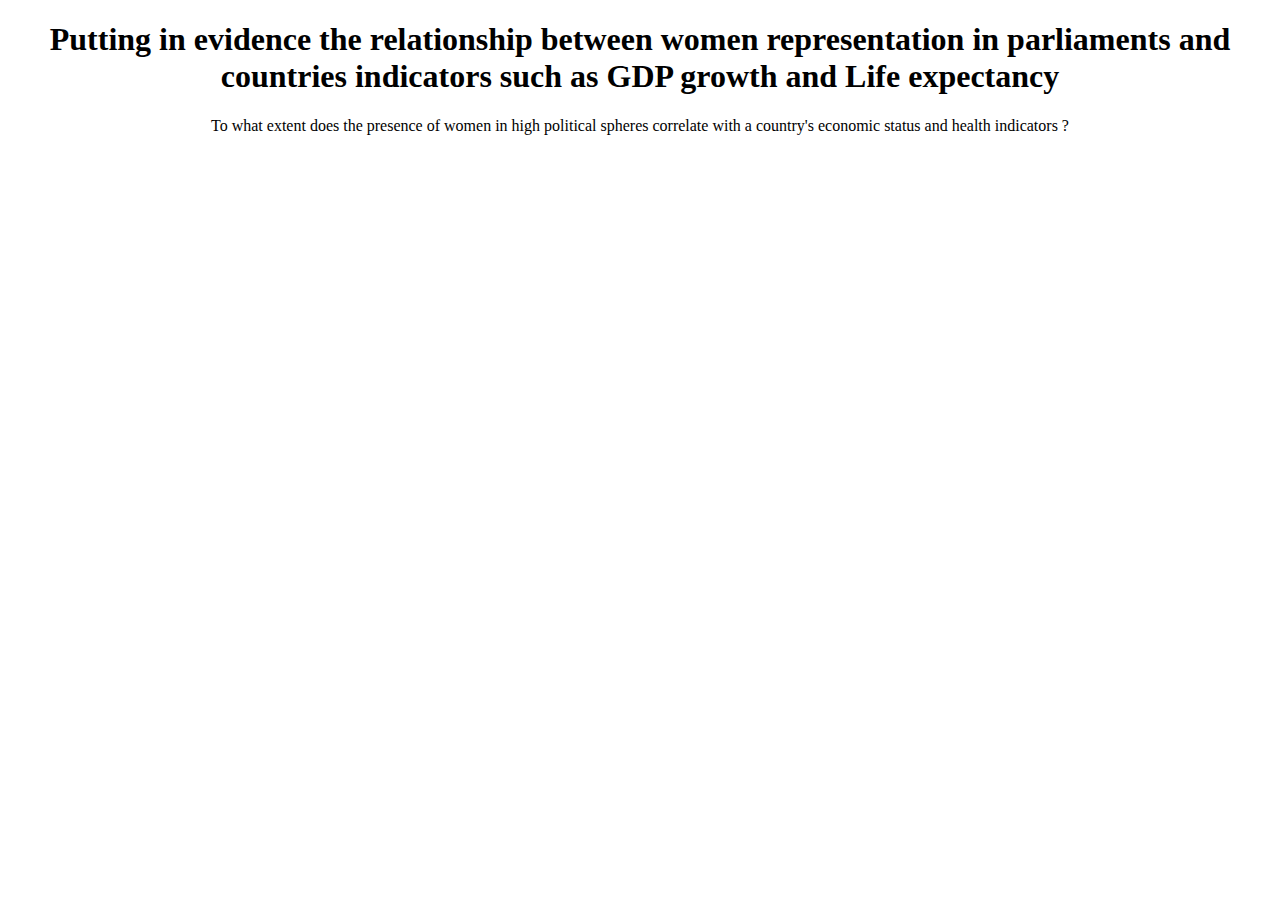
==== index.html @ 306a7aaa "Add files via upload" ====
<!DOCTYPE html>
<html lang="">

<head>
  <meta charset="utf-8">
  <meta name="viewport" content="width=device-width, initial-scale=1.0">
  <title>p5.js example</title>
  <style>
    body {
      padding: 0;
      margin: 0;
      background-color: white;
    }
  </style>
  <script src="../p5.js"></script>
  <!-- <script src="../addons/p5.sound.js"></script> -->
  <script src="sketch.js"></script>
</head>

<body>
  <main>
    <h1 style="color:Black; text-align: center;"> Putting in evidence the relationship between women representation in parliaments and countries indicators such as GDP growth and Life expectancy </h1>
    <p style="color: Black; text-align: center;">To what extent does the presence of women in high political spheres correlate
      with a country's economic status and health indicators ?
      </p>
  </main>
  </main>
</body>

</html>
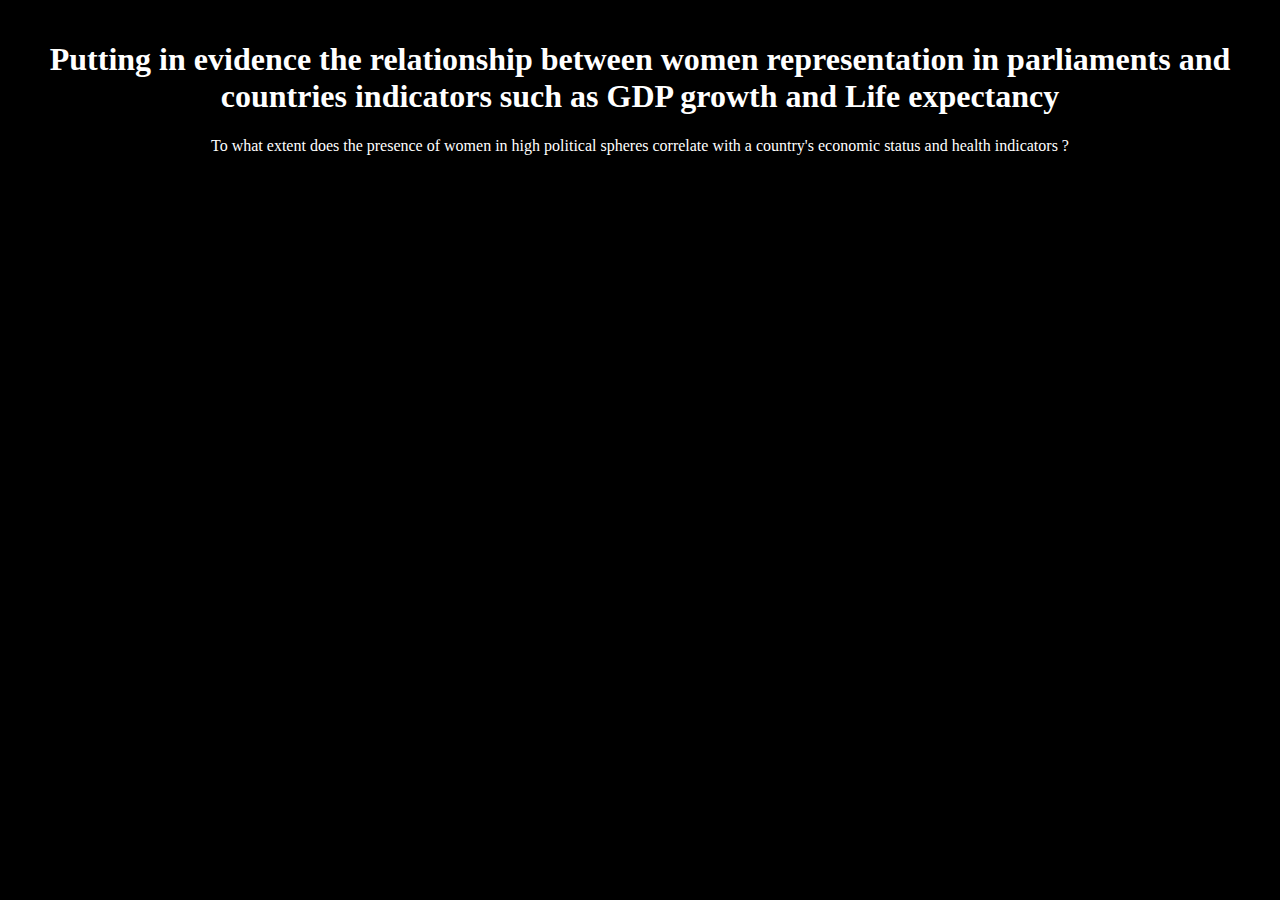
==== commit 8925fe20: "Update index.html" ====
--- a/index.html
+++ b/index.html
@@ -9,22 +9,40 @@
     body {
       padding: 0;
       margin: 0;
-      background-color: white;
+      background-color: #000; /* Black background */
+      color: #fff; /* White text for general body content */
+    }
+    
+    h1, p {
+      color: #fff;
+      text-align: center; /* Ensures text in h1 and p tags are white */
+    }
+
+    /* Example of adding a pink shade for specific elements or accents */
+    .pink-accent {
+      background-color: #ff69b4; /* Light pink color */
+      /* Additional styling for the pink shade */
+    }
+
+    /* Center content and give it some spacing */
+    main {
+      padding: 20px;
+      text-align: center;
     }
   </style>
-  <script src="../p5.js"></script>
-  <!-- <script src="../addons/p5.sound.js"></script> -->
+  <script src="p5.js"></script>
+  <!-- <script src="addons/p5.sound.js"></script> -->
   <script src="sketch.js"></script>
 </head>
 
 <body>
   <main>
-    <h1 style="color:Black; text-align: center;"> Putting in evidence the relationship between women representation in parliaments and countries indicators such as GDP growth and Life expectancy </h1>
-    <p style="color: Black; text-align: center;">To what extent does the presence of women in high political spheres correlate
+    <h1> Putting in evidence the relationship between women representation in parliaments and countries indicators such as GDP growth and Life expectancy </h1>
+    <p >To what extent does the presence of women in high political spheres correlate
       with a country's economic status and health indicators ?
       </p>
   </main>
   </main>
 </body>
 
-</html>+</html>
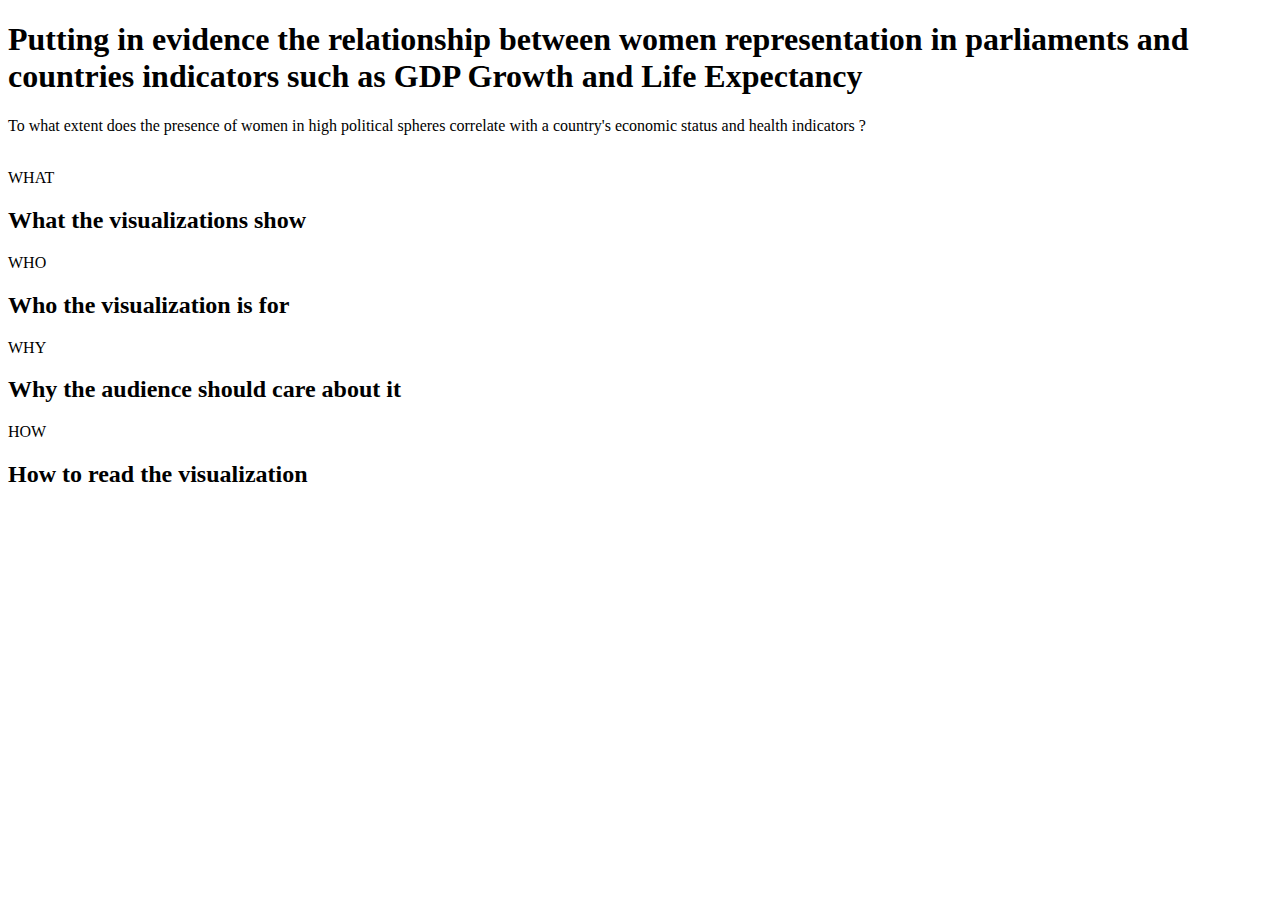
==== commit 2b7eac11: "Update index.html" ====
--- a/index.html
+++ b/index.html
@@ -2,47 +2,46 @@
 <html lang="">
 
 <head>
+  <link rel="stylesheet" href="styles.css">
   <meta charset="utf-8">
   <meta name="viewport" content="width=device-width, initial-scale=1.0">
   <title>p5.js example</title>
-  <style>
-    body {
-      padding: 0;
-      margin: 0;
-      background-color: #000; /* Black background */
-      color: #fff; /* White text for general body content */
-    }
-    
-    h1, p {
-      color: #fff;
-      text-align: center; /* Ensures text in h1 and p tags are white */
-    }
-
-    /* Example of adding a pink shade for specific elements or accents */
-    .pink-accent {
-      background-color: #ff69b4; /* Light pink color */
-      /* Additional styling for the pink shade */
-    }
-
-    /* Center content and give it some spacing */
-    main {
-      padding: 20px;
-      text-align: center;
-    }
-  </style>
   <script src="p5.js"></script>
   <!-- <script src="addons/p5.sound.js"></script> -->
   <script src="sketch.js"></script>
+  <link rel="stylesheet" href="https://fonts.google.com/noto/specimen/Noto+Sans">
 </head>
 
 <body>
   <main>
-    <h1> Putting in evidence the relationship between women representation in parliaments and countries indicators such as GDP growth and Life expectancy </h1>
-    <p >To what extent does the presence of women in high political spheres correlate
+    <h1> Putting in evidence the relationship between women representation in parliaments and countries indicators such as GDP Growth and Life Expectancy </h1>
+    <p>To what extent does the presence of women in high political spheres correlate
       with a country's economic status and health indicators ?
       </p>
+      <br>
+
+      <div class="container">
+        <div class="question">
+            <div class="box">WHAT</div>
+            <h2>What the visualizations show</h2>
+        </div>
+        <div class="question">
+            <div class="box">WHO</div>
+            <h2>Who the visualization is for</h2>
+        </div>
+        <div class="question">
+            <div class="box">WHY</div>
+            <h2>Why the audience should care about it</h2>
+        </div>
+        <div class="question">
+            <div class="box">HOW</div>
+            <h2>How to read the visualization</h2>
+        </div>
+    </div>
+    </main>
   </main>
-  </main>
+
+  
 </body>
 
 </html>
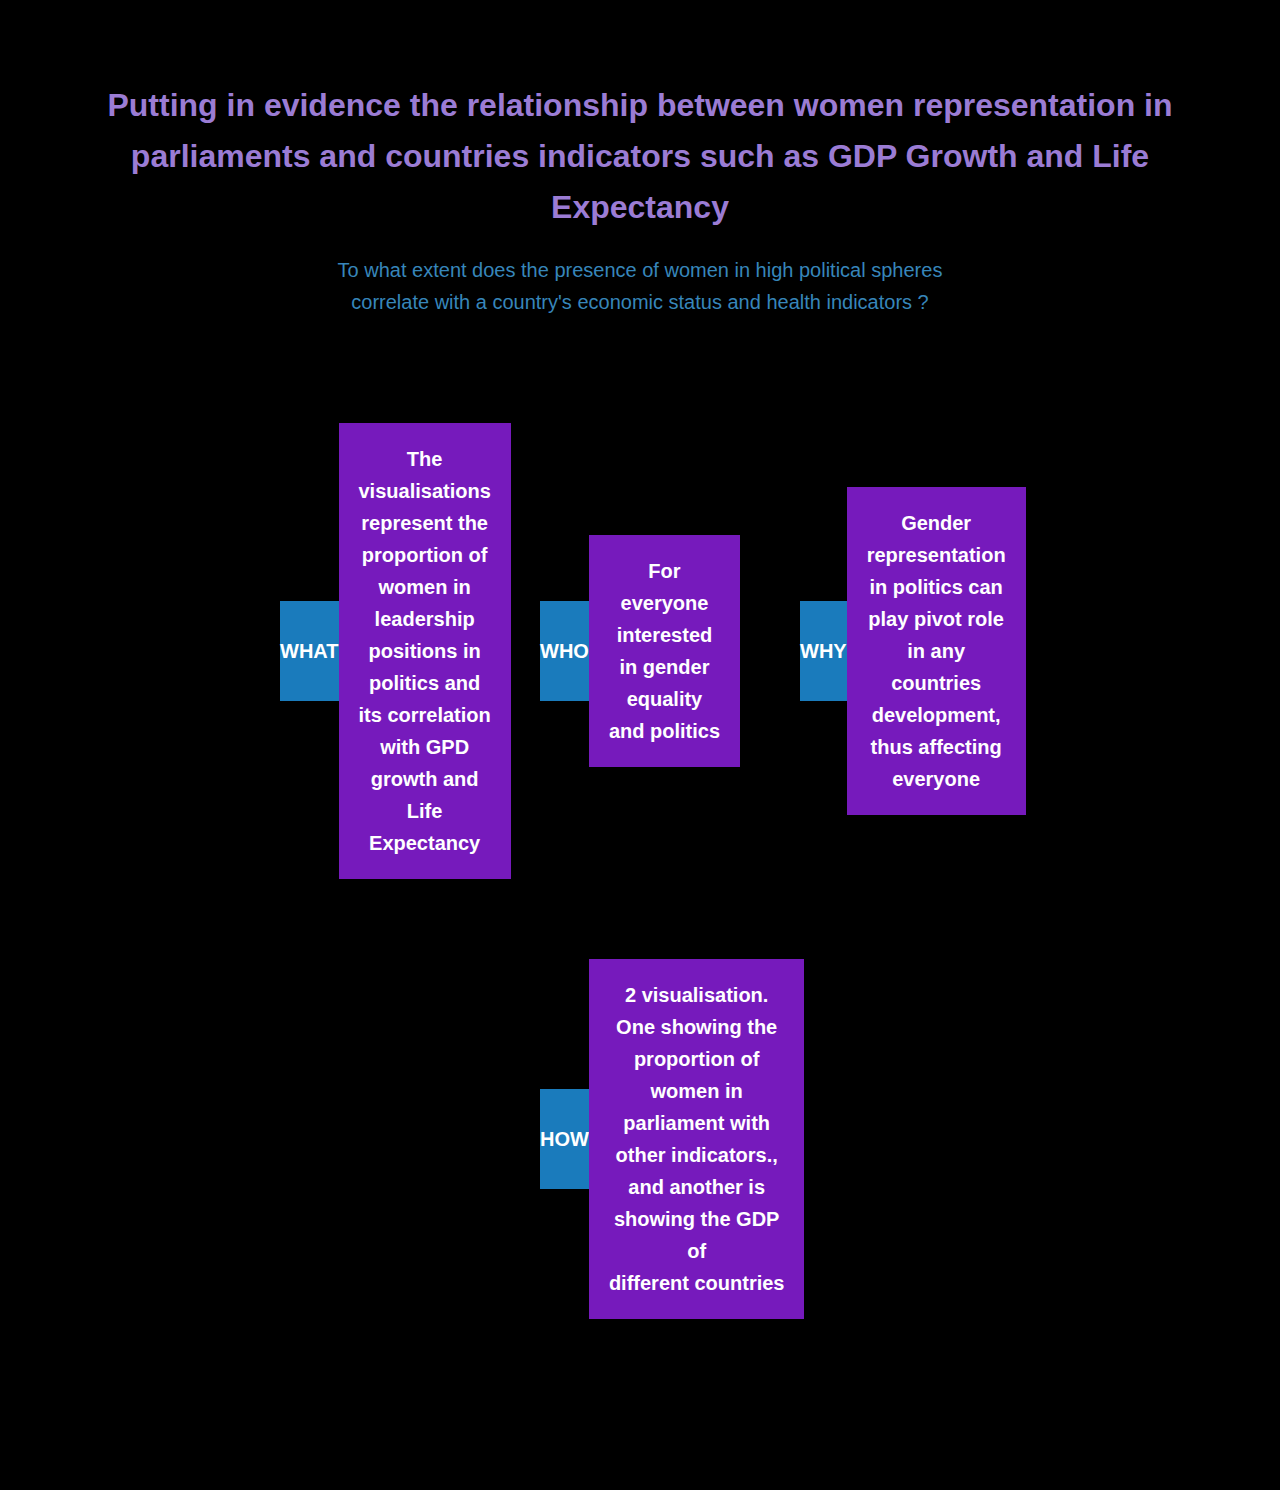
==== commit 3d372e75: "Update index.html" ====
--- a/index.html
+++ b/index.html
@@ -23,24 +23,33 @@
       <div class="container">
         <div class="question">
             <div class="box">WHAT</div>
-            <h2>What the visualizations show</h2>
+            <h2>The visualisations represent the proportion of women in leadership positions in politics and its correlation with GPD growth and Life Expectancy</h2>
         </div>
         <div class="question">
             <div class="box">WHO</div>
-            <h2>Who the visualization is for</h2>
+            <h2>For everyone interested in gender equality and politics</h2>
         </div>
         <div class="question">
             <div class="box">WHY</div>
-            <h2>Why the audience should care about it</h2>
+            <h2>Gender representation in politics can play pivot role in any countries development, thus affecting everyone</h2>
         </div>
         <div class="question">
             <div class="box">HOW</div>
-            <h2>How to read the visualization</h2>
+            <h2>2 visualisation. One showing the proportion of women in parliament with other indicators., and another is showing the GDP of different countries</h2>
         </div>
     </div>
     </main>
   </main>
 
+A good title: Gender Representation in Political Leadership +
+Also, include a short (!) description of
+WHAT the visualizations show:  +WHO the visualization is for : 
+WHY we the audience should care about it: 
+HOW to read the visualization.: 
+
+  
   
 </body>
 
--- a/styles.css
+++ b/styles.css
@@ -0,0 +1,123 @@
+/* Resetting some default browser styles */
+* {
+    margin: 0;
+    padding: 0;
+    box-sizing: border-box;
+}
+
+body {
+    background-color: #000000;
+    font-family: 'Noto Sans', sans-serif;
+    line-height: 1.6;
+}
+
+p {
+    font-size: 20px;
+    color: #3786ba;
+    width: 50%; /* Largeur fixe de la section */
+    margin: 0 auto; /* Marge automatique sur les côtés pour centrer */
+    text-align: center; /* Aligner le contenu au centre */}
+
+
+h1 {
+    background-color: #000000;
+    color: #9b7cd4;
+    padding: 20px;
+    text-align: center;
+    margin-top: 40px;
+}
+
+h2 {
+    background-color: #761abc;
+    color: #fff;
+    font-weight: bold;
+    font-size: 20px; /* Adjust font size as needed */
+    width: 700px; /* Adjust width as needed */
+    height: auto; /* Allow height to adjust based on content */
+    padding: 20px; /* Add padding for spacing */
+    text-align: center;
+    margin-bottom: 20px;
+    white-space: pre-wrap; /* Allow line breaks */
+}
+
+nav ul {
+    list-style: none;
+    padding: 0;
+    text-align: center;
+}
+
+nav li {
+    display: inline;
+    margin-right: 20px;
+}
+
+nav a {
+    color: #333;
+    text-decoration: none;
+    padding: 5px 10px;
+    border: 1px solid #333;
+    border-radius: 5px;
+    transition: background-color 0.3s, color 0.3s;
+}
+
+nav a:hover {
+    background-color: #333;
+    color: #fff;
+}
+
+main {
+    padding: 20px;
+}
+
+section {
+    margin-bottom: 20px;
+}
+
+footer {
+    background-color: #333;
+    color: #fff;
+    text-align: center;
+    padding: 10px;
+}
+
+
+
+
+
+
+
+body {
+    font-family: Arial, sans-serif;
+    background-color: #000;
+    margin: 0;
+    padding: 0;
+}
+
+.container {
+    max-width: 800px;
+    margin: 50px auto;
+    display: flex;
+    flex-wrap: wrap;
+    justify-content: center;
+}
+
+.question {
+    width: 200px;
+    margin: 30px;
+    display: flex;
+    align-items: center;
+    flex-shrink: 0;
+    white-space: pre-line; /* Allow line breaks */
+}
+
+.box {
+    background-color: #1a7bbc; /* Change box color */
+    color: #fff;
+    font-weight: bold;
+    font-size: 20px; /* Increase font size */
+    width: 200px; /* Increase width */
+    height: 100px; /* Increase height */
+    line-height: 100px; 
+    text-align: center; 
+    margin-bottom: 20px;
+}
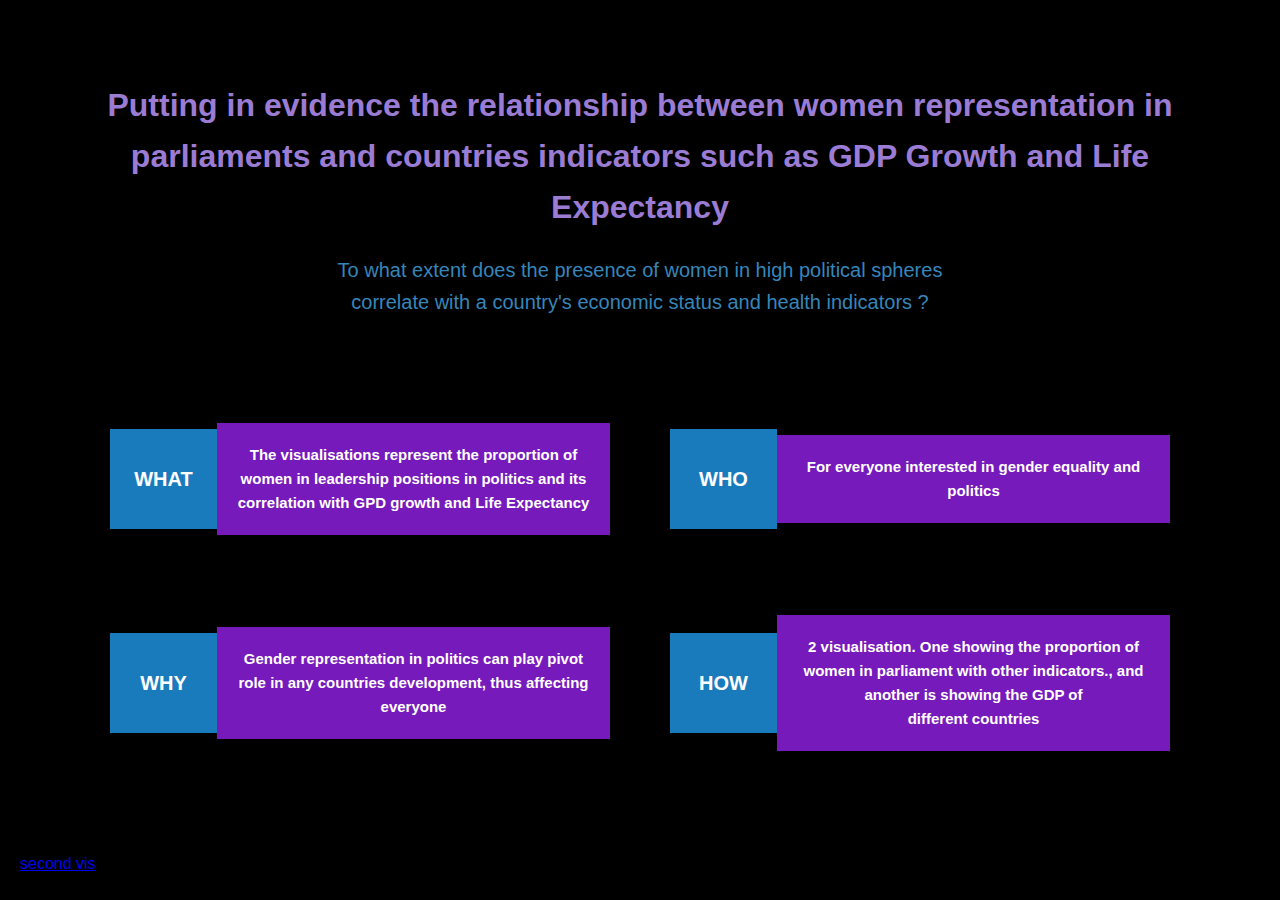
==== commit 741feb62: "Update index.html" ====
--- a/index.html
+++ b/index.html
@@ -38,19 +38,11 @@
             <h2>2 visualisation. One showing the proportion of women in parliament with other indicators., and another is showing the GDP of different countries</h2>
         </div>
     </div>
+    <div class="box2"><a href="index2.html" target="_blank" rel="noopener noreferrer">second vis</div>
+
     </main>
   </main>
 
-A good title: Gender Representation in Political Leadership -
-Also, include a short (!) description of
-WHAT the visualizations show:  -WHO the visualization is for : 
-WHY we the audience should care about it: 
-HOW to read the visualization.: 
-
-  
-  
 </body>
 
 </html>
--- a/styles.css
+++ b/styles.css
@@ -31,7 +31,7 @@
     background-color: #761abc;
     color: #fff;
     font-weight: bold;
-    font-size: 20px; /* Adjust font size as needed */
+    font-size: 15px; /* Adjust font size as needed */
     width: 700px; /* Adjust width as needed */
     height: auto; /* Allow height to adjust based on content */
     padding: 20px; /* Add padding for spacing */
@@ -94,7 +94,7 @@
 }
 
 .container {
-    max-width: 800px;
+    max-width: 2000px;
     margin: 50px auto;
     display: flex;
     flex-wrap: wrap;
@@ -102,7 +102,7 @@
 }
 
 .question {
-    width: 200px;
+    width: 500px;
     margin: 30px;
     display: flex;
     align-items: center;
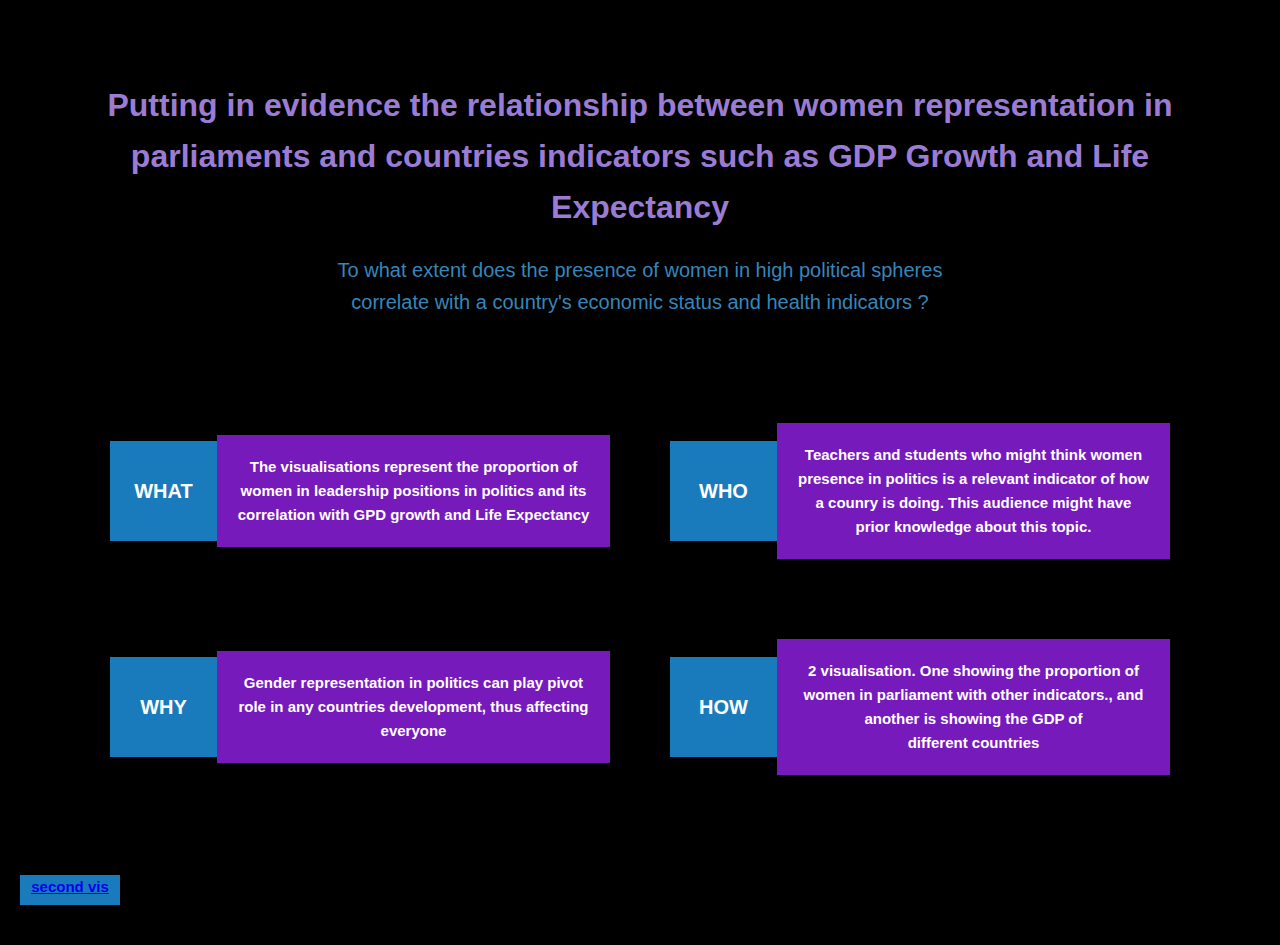
==== commit c967dd4e: "Update index.html" ====
--- a/index.html
+++ b/index.html
@@ -27,7 +27,7 @@
         </div>
         <div class="question">
             <div class="box">WHO</div>
-            <h2>For everyone interested in gender equality and politics</h2>
+            <h2>Teachers and students who might think women presence in politics is a relevant indicator of how a counry is doing. This audience might have prior knowledge about this topic.</h2>
         </div>
         <div class="question">
             <div class="box">WHY</div>
--- a/styles.css
+++ b/styles.css
@@ -121,3 +121,14 @@
     text-align: center; 
     margin-bottom: 20px;
 }
+
+.box2 {
+    background-color: #1a7bbc; /* Change box color */
+    color: #fff;
+    font-weight: bold;
+    font-size: 15px; /* Increase font size */
+    width: 100px; /* Increase width */
+    height: 30px; /* Increase height */
+    text-align: center; 
+    margin-bottom: 20px;
+}
